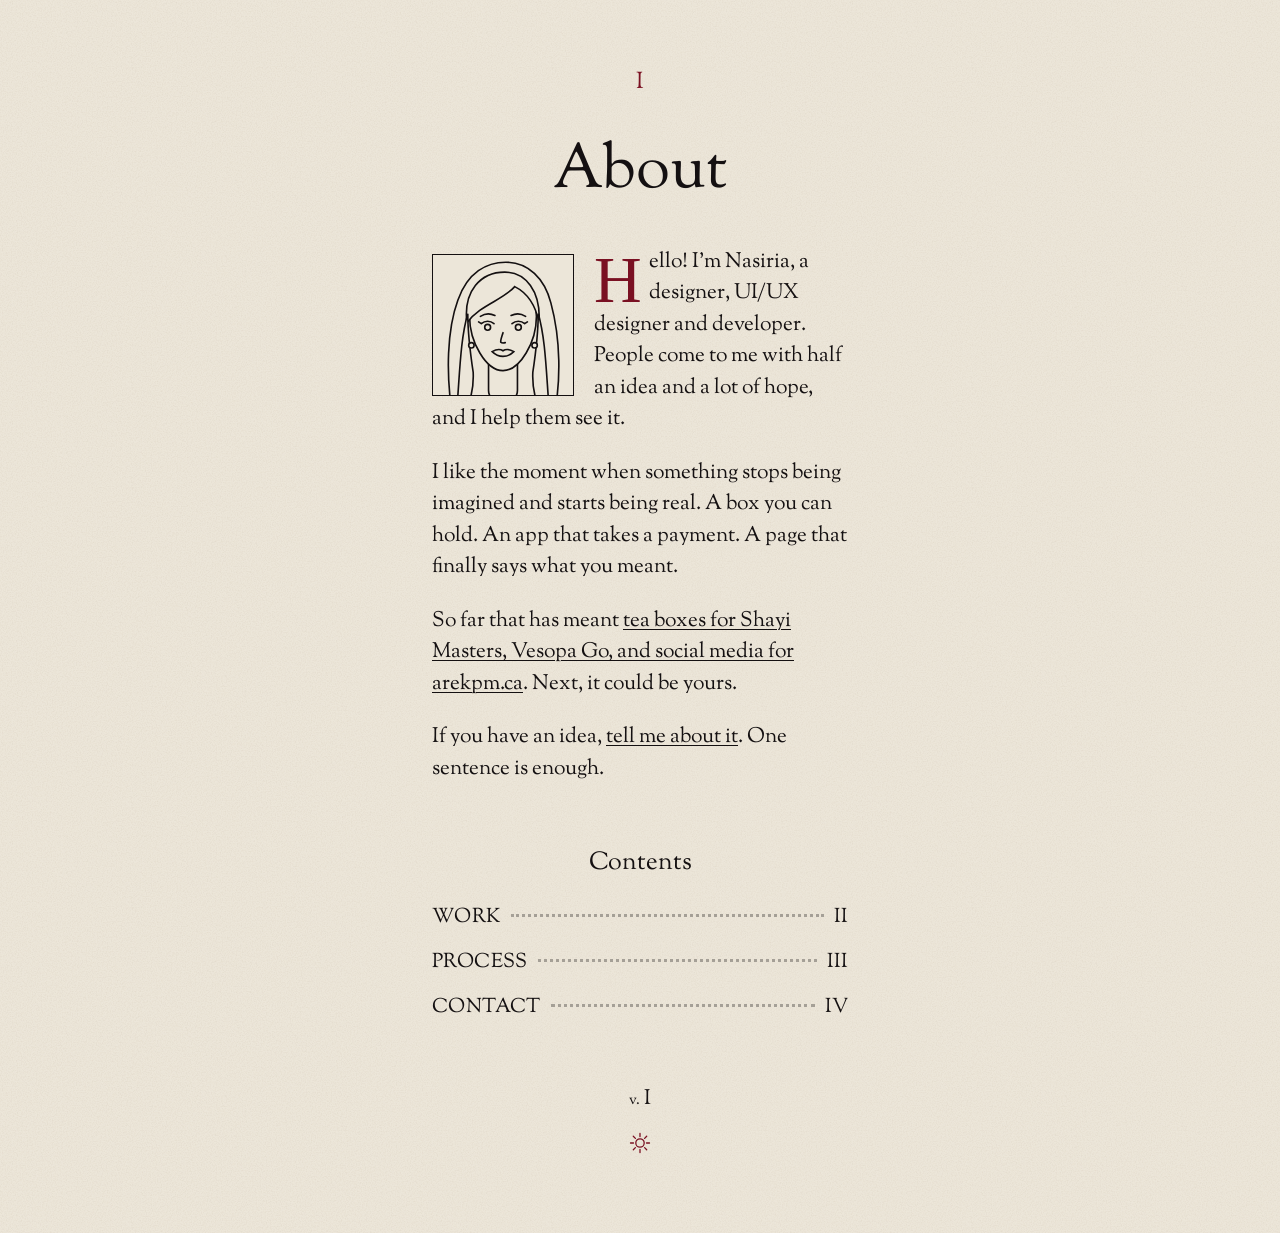
==== about/index.html @ 04410735 "Book version: contents page, one column, black ink on paper, night mode Co-Authored-By: Claude Opus " ====
<!doctype html>
<html lang="en-GB">
<head>
<meta charset="utf-8">
<meta name="viewport" content="width=device-width, initial-scale=1, viewport-fit=cover">
<title>About: Nasiria Haque</title>
<meta name="description" content="Nasiria Haque: designer, UI/UX designer and developer. From imagination to visualisation.">
<link rel="preconnect" href="https://fonts.googleapis.com">
<link rel="preconnect" href="https://fonts.gstatic.com" crossorigin>
<link href="https://fonts.googleapis.com/css2?family=IM+Fell+Double+Pica+SC&family=Sorts+Mill+Goudy:ital@0;1&display=swap" rel="stylesheet">
<link rel="stylesheet" href="../style.css">
<script src="../mode.js"></script>
</head>
<body class="">
<main class="col">
    <p class="num">I</p>
    <h1><a href="../">About</a></h1>
    <div class="prose">
      <figure class="portrait"><svg viewBox="45 40 310 310" aria-hidden="true">
            <rect class="p-bg" width="400" height="480" fill="#7a1022"/>
            <path class="solid" d="M92 420C70 300 78 200 100 140C122 78 164 56 206 56C256 56 292 92 306 146C326 220 332 320 308 420Z" fill="#2c050c"/>
            <path class="solid" d="M58 480c6-70 46-112 104-124h76c58 12 98 54 104 124z" fill="#f5efe4"/>
            <path class="solid" d="M168 270h64v70c0 14-14 30-32 34-18-4-32-20-32-34z" fill="#d9c9bb"/>
            <path class="solid" d="M126 176c0-56 32-92 74-92s74 36 74 92-36 120-74 120-74-64-74-120z" fill="#f5efe4"/>
            <path class="solid" d="M120 190C112 120 150 78 204 78C250 78 284 120 280 190C272 150 254 124 226 110C200 140 150 150 120 190z" fill="#2c050c"/>
            <path class="solid" d="M122 170C104 230 104 320 96 400C120 390 136 350 134 300C128 260 122 220 122 170z" fill="#2c050c"/>
            <path class="solid" d="M278 170C296 230 296 320 304 400C280 390 264 350 266 300C272 260 278 220 278 170z" fill="#2c050c"/>
            <path d="M150 176c9-6 22-7 32-2M218 174c10-5 23-4 32 2" fill="none" stroke="#2c050c" stroke-width="4" stroke-linecap="round"/>
            <path d="M152 192c8-7 20-7 28 0M220 192c8-7 20-7 28 0M152 192l-6-4M248 192l6-4" fill="none" stroke="#2c050c" stroke-width="3.5" stroke-linecap="round"/>
            <circle class="eye" cx="166" cy="200" r="6.5" fill="#2c050c"/><circle class="eye" cx="234" cy="200" r="6.5" fill="#2c050c"/>
            <path d="M200 212c-3 10-6 18-5 21 2 2 7 2 10 1" fill="none" stroke="#2c050c" stroke-width="3" stroke-linecap="round"/>
            <path d="M176 254c10-6 18-6 24-2 6-4 14-4 24 2-14 14-34 14-48 0z" fill="#7a1022"/>
            <circle cx="130" cy="240" r="6" fill="#7a1022"/><circle cx="270" cy="240" r="6" fill="#7a1022"/>
          </svg></figure>
      <p class="first">Hello! I'm Nasiria, a designer, UI/UX designer and developer. People come to me with half an idea and a lot of hope, and I help them see it.</p>
      <p>I like the moment when something stops being imagined and starts being real. A box you can hold. An app that takes a payment. A page that finally says what you meant.</p>
      <p>So far that has meant <a href="../work/">tea boxes for Shayi Masters, Vesopa Go, and social media for arekpm.ca</a>. Next, it could be yours.</p>
      <p>If you have an idea, <a href="../contact/">tell me about it</a>. One sentence is enough.</p>
    </div>
    <nav class="after" aria-label="Contents"><a class="home" href="../">Contents</a>
    <ol class="contents">
      <li><a href="../work/"><span>Work</span><i></i><b>II</b></a></li>
      <li><a href="../process/"><span>Process</span><i></i><b>III</b></a></li>
      <li><a href="../contact/"><span>Contact</span><i></i><b>IV</b></a></li>
    </ol>
    </nav>
    <div class="colophon">
      <p class="version"><small>v.</small> I</p>
      <button class="mode" id="mode" type="button" aria-label="Switch between day and night"><svg viewBox="0 0 24 24" aria-hidden="true"><circle cx="12" cy="12" r="4.2"/><path d="M12 2.5v3M12 18.5v3M2.5 12h3M18.5 12h3M5.3 5.3l2.1 2.1M16.6 16.6l2.1 2.1M18.7 5.3l-2.1 2.1M7.4 16.6l-2.1 2.1"/></svg></button>
    </div>
  </main>
</body>
</html>
---- style.css ----
/* A small printed book: one narrow column, a contents page, ink on paper. */
:root {
  --paper: #ece6d9;
  --ink: #141011;
  --mark: #7a1022;
  --faint: rgba(20, 16, 17, .32);
  --plate: #7a1022;
  --on-plate: #f1eadd;
  --col: 460px;
  /* paper grain, drawn here rather than loaded */
  --grain: url("data:image/svg+xml,%3Csvg xmlns='http://www.w3.org/2000/svg' width='420' height='420'%3E%3Cfilter id='g'%3E%3CfeTurbulence type='fractalNoise' baseFrequency='.8' numOctaves='3' stitchTiles='stitch'/%3E%3CfeColorMatrix values='0 0 0 0 .3 0 0 0 0 .2 0 0 0 0 .12 0 0 0 .55 -.2'/%3E%3C/filter%3E%3Crect width='420' height='420' filter='url(%23g)' opacity='.3'/%3E%3C/svg%3E");
}
html[data-mode="night"] { --paper: #0c0a0a; --ink: #ee4a64; --mark: #ee4a64; --faint: rgba(238, 74, 100, .3); --plate: #2a0710; --on-plate: #ee4a64; }
@media (prefers-color-scheme: dark) {
  html:not([data-mode="day"]) { --paper: #0c0a0a; --ink: #ee4a64; --mark: #ee4a64; --faint: rgba(238, 74, 100, .3); --plate: #2a0710; --on-plate: #ee4a64; }
}
* { box-sizing: border-box; }
html { -webkit-text-size-adjust: 100%; }
body { margin: 0; background: var(--paper) var(--grain); color: var(--ink); font: 21px/1.5 "Sorts Mill Goudy", Georgia, serif; transition: background-color .4s, color .4s; }
a { color: inherit; text-underline-offset: 3px; text-decoration-thickness: 1px; }
a:hover { text-decoration-thickness: 2px; color: var(--mark); }
:focus-visible { outline: 2px solid currentColor; outline-offset: 3px; }
img, video, svg { display: block; }

.col { width: min(100%, var(--col)); margin: 0 auto; padding: 66px 22px 70px; }
.cover { min-height: 100vh; min-height: 100svh; display: flex; flex-direction: column; justify-content: center; padding-top: 48px; padding-bottom: 48px; }

h1, h2, .num, .sub, .contents, .cap b, .version, .home { font-family: "IM Fell Double Pica SC", "Sorts Mill Goudy", serif; font-weight: 400; }
h1 { margin: 0; text-align: center; font-size: 62px; line-height: 1; }
h1 a { text-decoration: none; }
.cover h1 { font-size: clamp(74px, 16vw, 112px); line-height: .92; }
.cover h1 span { display: block; }
.sub { margin: 20px 0 42px; text-align: center; font-size: 25px; }
.num { margin: 0 0 40px; text-align: center; font-size: 23px; color: var(--mark); }

.contents { list-style: none; margin: 0; padding: 0; font-size: 23px; }
.contents a { display: flex; align-items: baseline; gap: 10px; padding: 7px 0; text-decoration: none; }
.contents span { text-transform: uppercase; letter-spacing: .02em; }
.contents i { flex: 1; min-width: 20px; height: 1em; border-bottom: 3px dotted var(--faint); transform: translateY(-5px); transition: border-color .25s; }
.contents a:hover i { border-bottom-color: var(--mark); }
.contents b { font-weight: 400; }

.colophon { display: flex; flex-direction: column; align-items: center; gap: 8px; margin-top: 54px; }
.version { margin: 0; font-size: 21px; }
.version small { font-size: 15px; }
.mode { width: 40px; height: 40px; padding: 8px; border: 0; background: none; color: var(--mark); cursor: pointer; transition: rotate .6s; }
.mode:hover { rotate: 45deg; }
.mode svg { width: 100%; height: 100%; fill: none; stroke: currentColor; stroke-width: 1.3; stroke-linecap: round; }

.prose { margin-top: 44px; }
.prose p { margin: 0 0 1.05em; }
.first::first-letter { color: var(--mark); float: left; font-family: "IM Fell Double Pica SC", serif; font-size: 66px; line-height: .86; padding: 5px 7px 0 0; }
.portrait { float: left; width: 142px; margin: 7px 20px 8px 0; border: 1px solid var(--ink); }
.portrait svg { width: 100%; height: auto; background: var(--paper); }
.portrait svg * { fill: var(--paper) !important; stroke: var(--ink) !important; stroke-width: 3.6 !important; stroke-linecap: round; }
.portrait svg .p-bg { stroke: none !important; }

.work { list-style: none; margin: 44px 0 0; padding: 0; }
.work li { margin-bottom: 46px; }
.frame { display: block; aspect-ratio: 1.64; overflow: hidden; border: 1px solid var(--ink); }
.frame img, .frame video { width: 100%; height: 100%; object-fit: cover; }
.cap { display: flex; justify-content: space-between; align-items: baseline; gap: 14px; margin: 8px 0 0; font-size: 19px; }
.cap b { font-size: 21px; text-transform: uppercase; }
.cap .two a { margin-left: 12px; }
.note { margin: 2px 0 0; font-size: 18px; line-height: 1.35; opacity: .85; }
.plate { display: grid; place-items: center; background: var(--plate); color: var(--on-plate); font: 46px/1 "IM Fell Double Pica SC", serif; }

.chapters { list-style: none; margin: 12px 0 0; padding: 0; counter-reset: c; }
.chapters li { counter-increment: c; padding: 18px 0; border-top: 1px dotted var(--faint); }
.chapters h2 { margin: 0; font-size: 30px; line-height: 1.1; }
.chapters h2::before { content: counter(c, upper-roman) ". "; color: var(--mark); }
.chapters p { margin: 4px 0 0; }
.plain { margin-top: 8px; }

.after { margin-top: 60px; }
.home { display: block; margin-bottom: 12px; text-align: center; font-size: 25px; text-decoration: none; }
.after .contents { font-size: 20px; }

@media (max-width: 480px) {
  body { font-size: 19.5px; }
  .contents { font-size: 21px; }
  .portrait { width: 118px; margin-right: 15px; }
}
@media (prefers-reduced-motion: reduce) {
  * { transition: none !important; }
}
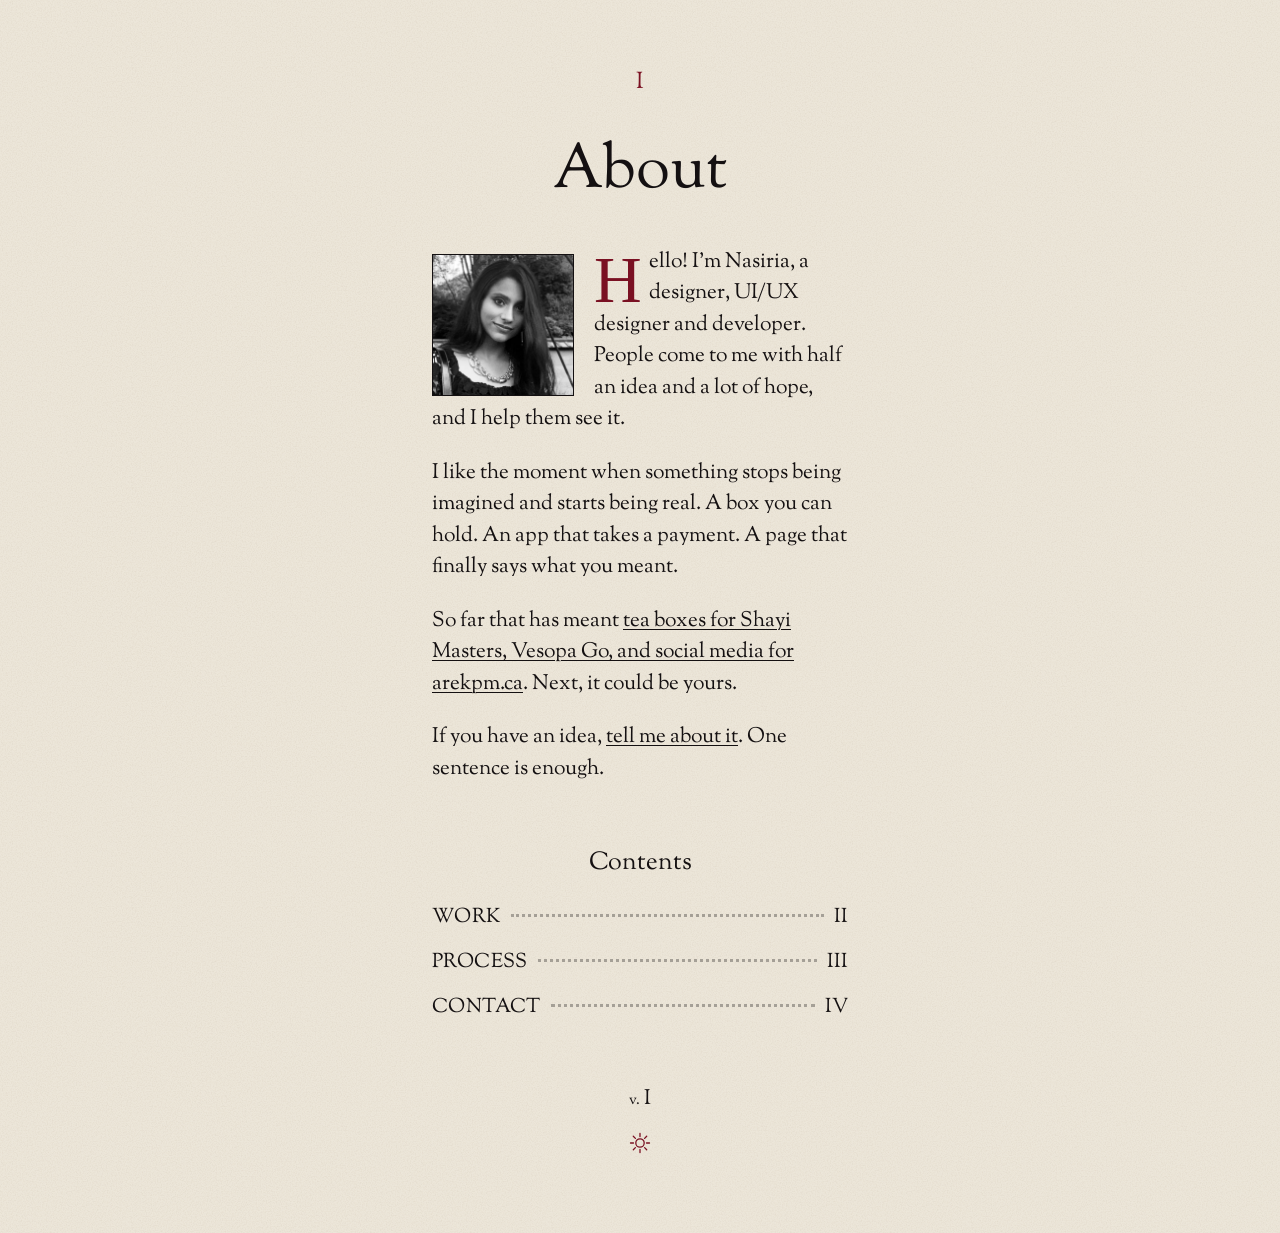
==== commit ed6c20bb: "About: black-and-white photo of Nasiria Co-Authored-By: Claude Opus 5.5 <noreply@anthropic.com>" ====
--- a/about/index.html
+++ b/about/index.html
@@ -16,22 +16,7 @@
     <p class="num">I</p>
     <h1><a href="../">About</a></h1>
     <div class="prose">
-      <figure class="portrait"><svg viewBox="45 40 310 310" aria-hidden="true">
-            <rect class="p-bg" width="400" height="480" fill="#7a1022"/>
-            <path class="solid" d="M92 420C70 300 78 200 100 140C122 78 164 56 206 56C256 56 292 92 306 146C326 220 332 320 308 420Z" fill="#2c050c"/>
-            <path class="solid" d="M58 480c6-70 46-112 104-124h76c58 12 98 54 104 124z" fill="#f5efe4"/>
-            <path class="solid" d="M168 270h64v70c0 14-14 30-32 34-18-4-32-20-32-34z" fill="#d9c9bb"/>
-            <path class="solid" d="M126 176c0-56 32-92 74-92s74 36 74 92-36 120-74 120-74-64-74-120z" fill="#f5efe4"/>
-            <path class="solid" d="M120 190C112 120 150 78 204 78C250 78 284 120 280 190C272 150 254 124 226 110C200 140 150 150 120 190z" fill="#2c050c"/>
-            <path class="solid" d="M122 170C104 230 104 320 96 400C120 390 136 350 134 300C128 260 122 220 122 170z" fill="#2c050c"/>
-            <path class="solid" d="M278 170C296 230 296 320 304 400C280 390 264 350 266 300C272 260 278 220 278 170z" fill="#2c050c"/>
-            <path d="M150 176c9-6 22-7 32-2M218 174c10-5 23-4 32 2" fill="none" stroke="#2c050c" stroke-width="4" stroke-linecap="round"/>
-            <path d="M152 192c8-7 20-7 28 0M220 192c8-7 20-7 28 0M152 192l-6-4M248 192l6-4" fill="none" stroke="#2c050c" stroke-width="3.5" stroke-linecap="round"/>
-            <circle class="eye" cx="166" cy="200" r="6.5" fill="#2c050c"/><circle class="eye" cx="234" cy="200" r="6.5" fill="#2c050c"/>
-            <path d="M200 212c-3 10-6 18-5 21 2 2 7 2 10 1" fill="none" stroke="#2c050c" stroke-width="3" stroke-linecap="round"/>
-            <path d="M176 254c10-6 18-6 24-2 6-4 14-4 24 2-14 14-34 14-48 0z" fill="#7a1022"/>
-            <circle cx="130" cy="240" r="6" fill="#7a1022"/><circle cx="270" cy="240" r="6" fill="#7a1022"/>
-          </svg></figure>
+      <figure class="portrait"><img src="../img/nasiria.webp" alt="Nasiria Haque" width="284" height="284"></figure>
       <p class="first">Hello! I'm Nasiria, a designer, UI/UX designer and developer. People come to me with half an idea and a lot of hope, and I help them see it.</p>
       <p>I like the moment when something stops being imagined and starts being real. A box you can hold. An app that takes a payment. A page that finally says what you meant.</p>
       <p>So far that has meant <a href="../work/">tea boxes for Shayi Masters, Vesopa Go, and social media for arekpm.ca</a>. Next, it could be yours.</p>
--- a/style.css
+++ b/style.css
@@ -51,9 +51,7 @@
 .prose p { margin: 0 0 1.05em; }
 .first::first-letter { color: var(--mark); float: left; font-family: "IM Fell Double Pica SC", serif; font-size: 66px; line-height: .86; padding: 5px 7px 0 0; }
 .portrait { float: left; width: 142px; margin: 7px 20px 8px 0; border: 1px solid var(--ink); }
-.portrait svg { width: 100%; height: auto; background: var(--paper); }
-.portrait svg * { fill: var(--paper) !important; stroke: var(--ink) !important; stroke-width: 3.6 !important; stroke-linecap: round; }
-.portrait svg .p-bg { stroke: none !important; }
+.portrait img { width: 100%; height: auto; }
 
 .work { list-style: none; margin: 44px 0 0; padding: 0; }
 .work li { margin-bottom: 46px; }
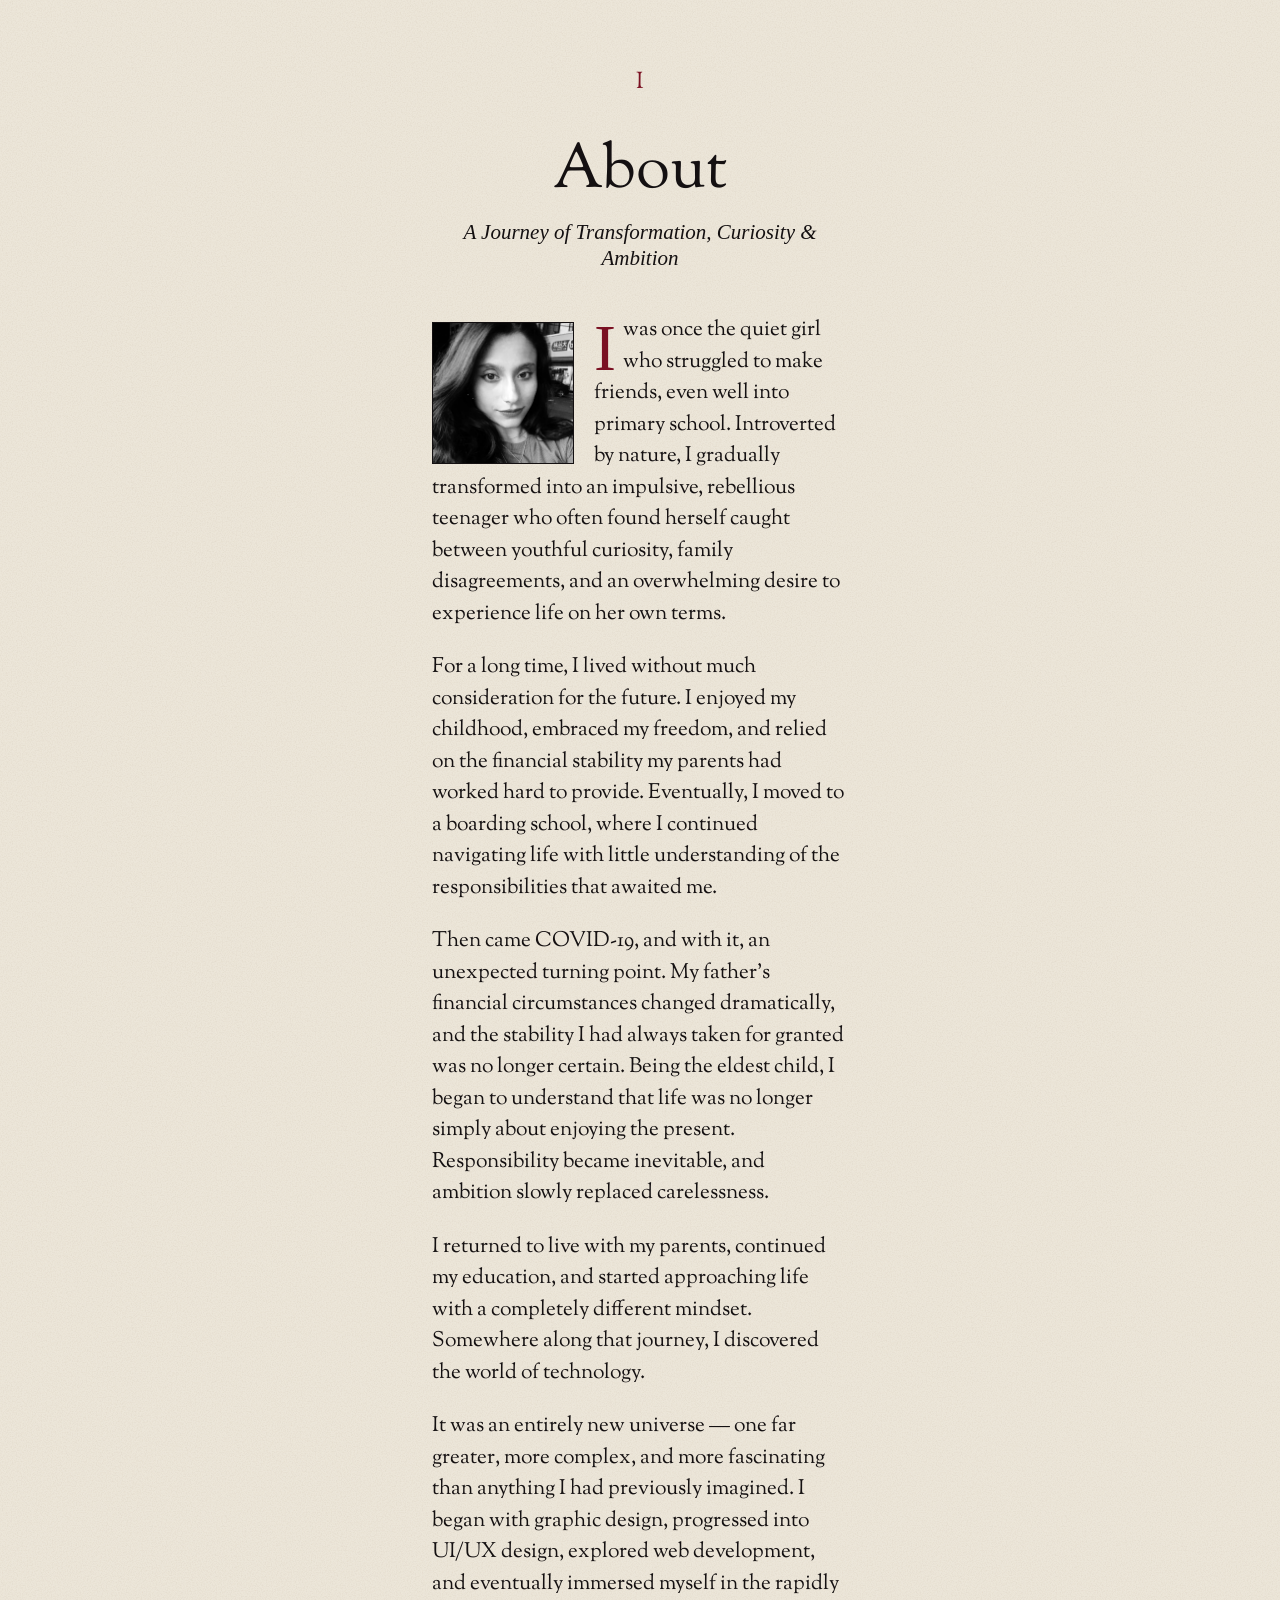
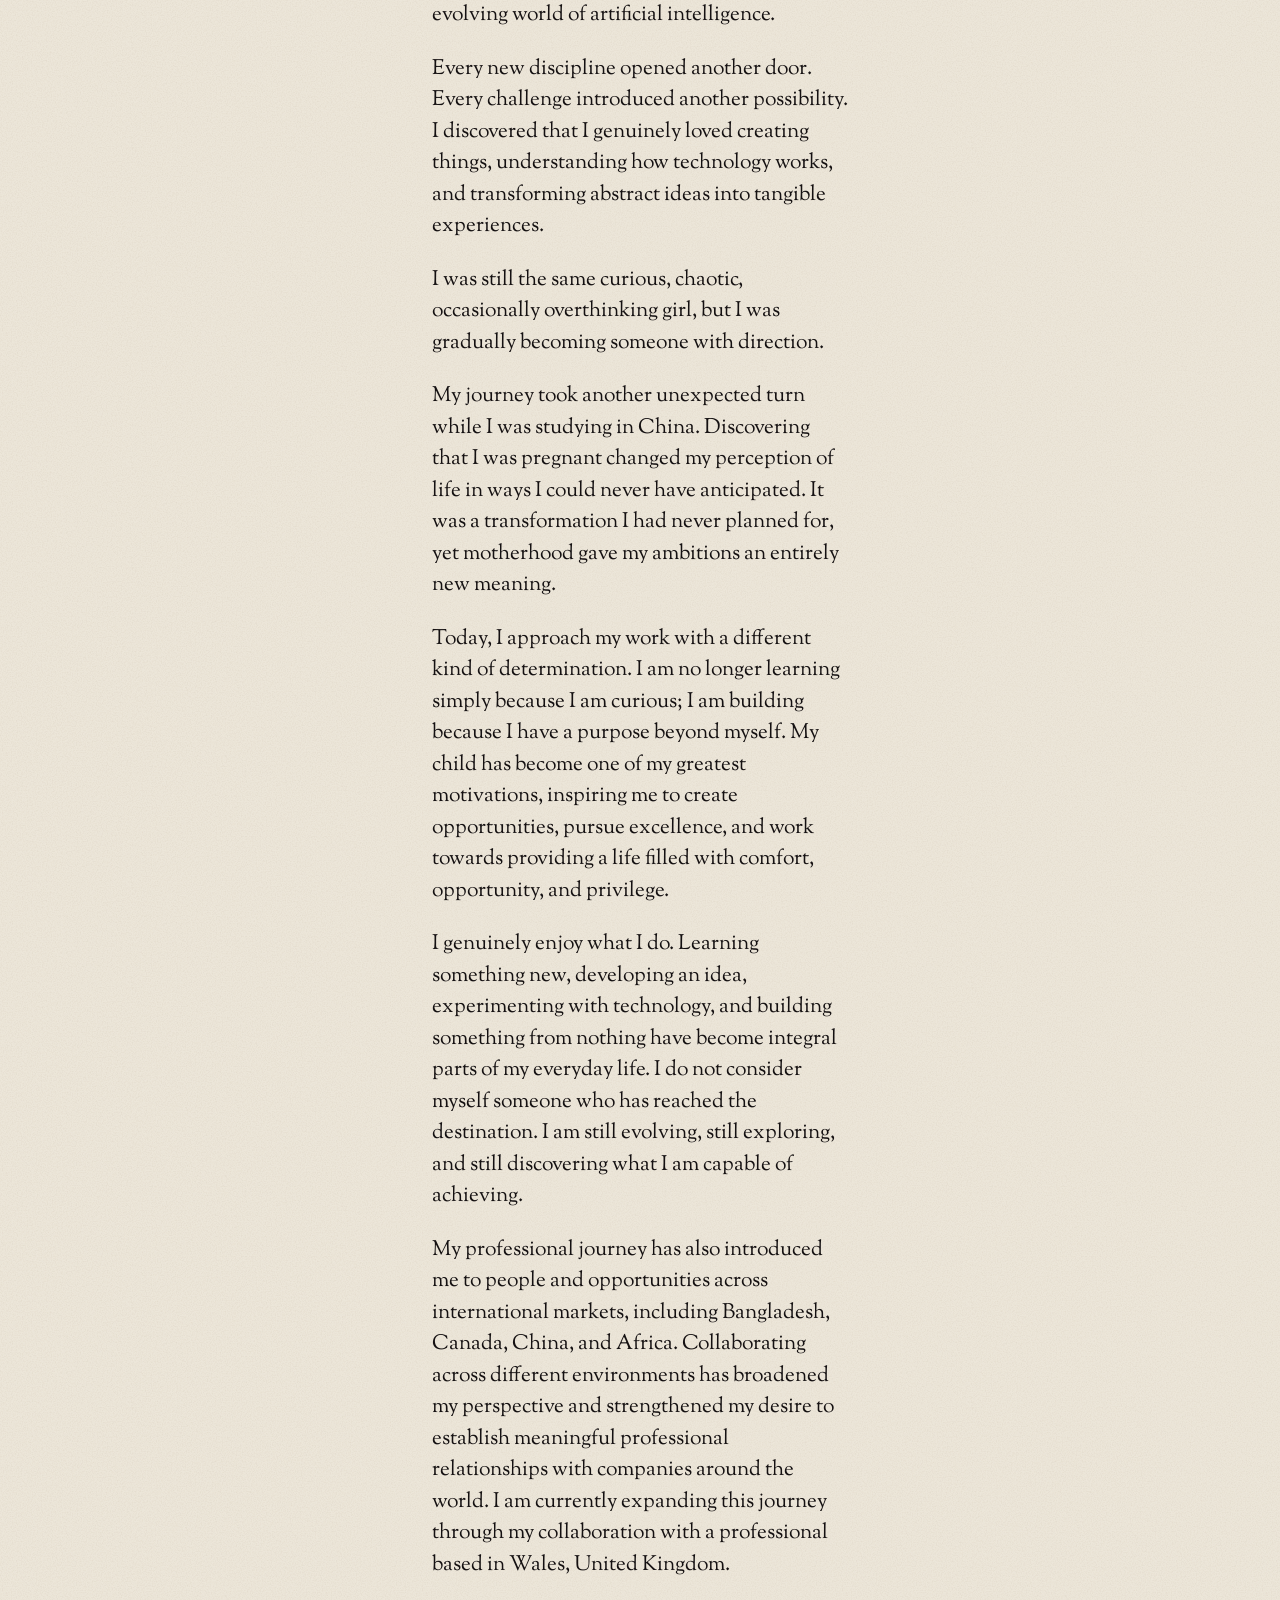
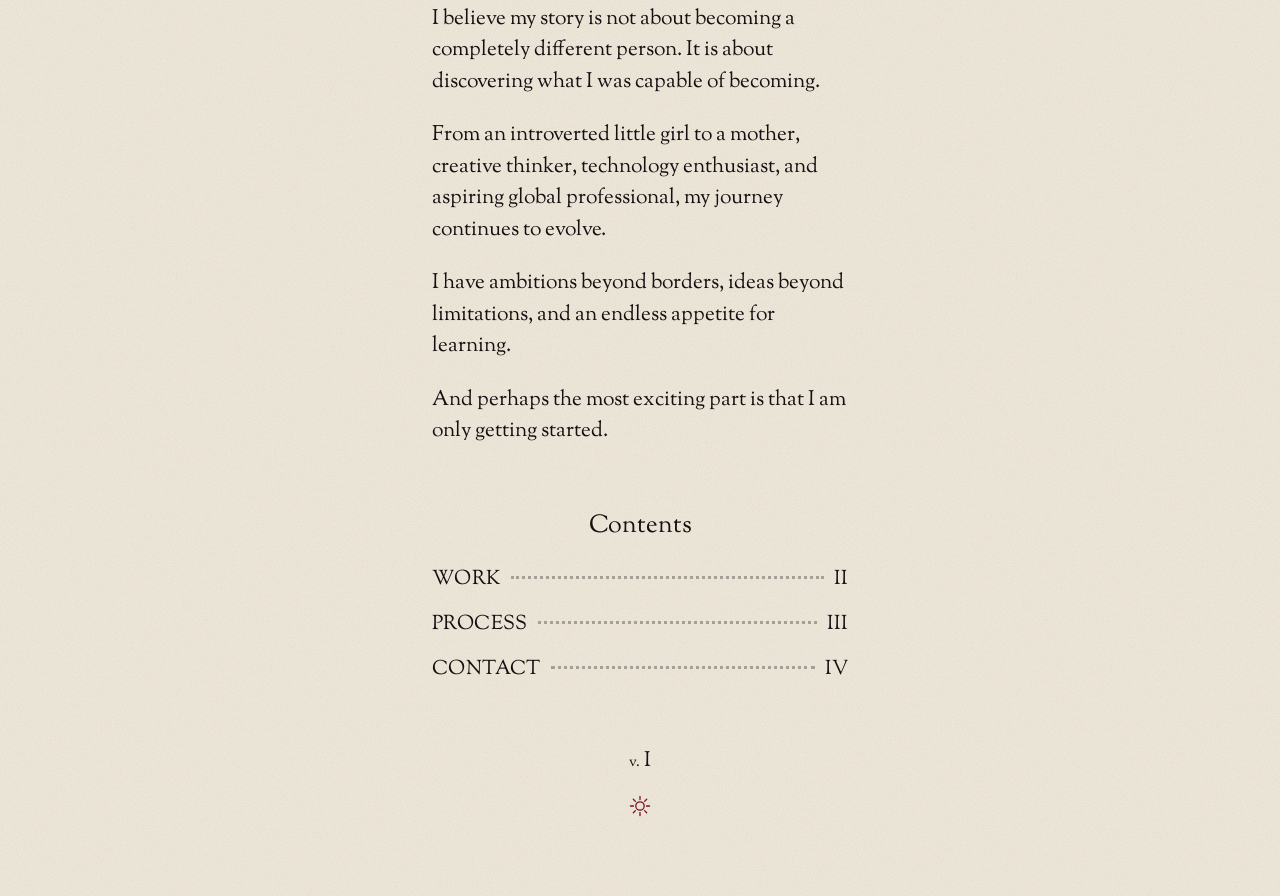
==== commit e7144bba: "About: Nasiria's own story Co-Authored-By: Claude Opus 5.5 <noreply@anthropic.com>" ====
--- a/about/index.html
+++ b/about/index.html
@@ -15,12 +15,24 @@
 <main class="col">
     <p class="num">I</p>
     <h1><a href="../">About</a></h1>
+    <p class="tagline">A Journey of Transformation, Curiosity &amp; Ambition</p>
     <div class="prose">
       <figure class="portrait"><img src="../img/nasiria.webp" alt="Nasiria Haque" width="284" height="284"></figure>
-      <p class="first">Hello! I'm Nasiria, a designer, UI/UX designer and developer. People come to me with half an idea and a lot of hope, and I help them see it.</p>
-      <p>I like the moment when something stops being imagined and starts being real. A box you can hold. An app that takes a payment. A page that finally says what you meant.</p>
-      <p>So far that has meant <a href="../work/">tea boxes for Shayi Masters, Vesopa Go, and social media for arekpm.ca</a>. Next, it could be yours.</p>
-      <p>If you have an idea, <a href="../contact/">tell me about it</a>. One sentence is enough.</p>
+      <p class="first">I was once the quiet girl who struggled to make friends, even well into primary school. Introverted by nature, I gradually transformed into an impulsive, rebellious teenager who often found herself caught between youthful curiosity, family disagreements, and an overwhelming desire to experience life on her own terms.</p>
+      <p>For a long time, I lived without much consideration for the future. I enjoyed my childhood, embraced my freedom, and relied on the financial stability my parents had worked hard to provide. Eventually, I moved to a boarding school, where I continued navigating life with little understanding of the responsibilities that awaited me.</p>
+      <p>Then came COVID-19, and with it, an unexpected turning point. My father's financial circumstances changed dramatically, and the stability I had always taken for granted was no longer certain. Being the eldest child, I began to understand that life was no longer simply about enjoying the present. Responsibility became inevitable, and ambition slowly replaced carelessness.</p>
+      <p>I returned to live with my parents, continued my education, and started approaching life with a completely different mindset. Somewhere along that journey, I discovered the world of technology.</p>
+      <p>It was an entirely new universe — one far greater, more complex, and more fascinating than anything I had previously imagined. I began with graphic design, progressed into UI/UX design, explored web development, and eventually immersed myself in the rapidly evolving world of artificial intelligence.</p>
+      <p>Every new discipline opened another door. Every challenge introduced another possibility. I discovered that I genuinely loved creating things, understanding how technology works, and transforming abstract ideas into tangible experiences.</p>
+      <p>I was still the same curious, chaotic, occasionally overthinking girl, but I was gradually becoming someone with direction.</p>
+      <p>My journey took another unexpected turn while I was studying in China. Discovering that I was pregnant changed my perception of life in ways I could never have anticipated. It was a transformation I had never planned for, yet motherhood gave my ambitions an entirely new meaning.</p>
+      <p>Today, I approach my work with a different kind of determination. I am no longer learning simply because I am curious; I am building because I have a purpose beyond myself. My child has become one of my greatest motivations, inspiring me to create opportunities, pursue excellence, and work towards providing a life filled with comfort, opportunity, and privilege.</p>
+      <p>I genuinely enjoy what I do. Learning something new, developing an idea, experimenting with technology, and building something from nothing have become integral parts of my everyday life. I do not consider myself someone who has reached the destination. I am still evolving, still exploring, and still discovering what I am capable of achieving.</p>
+      <p>My professional journey has also introduced me to people and opportunities across international markets, including Bangladesh, Canada, China, and Africa. Collaborating across different environments has broadened my perspective and strengthened my desire to establish meaningful professional relationships with companies around the world. I am currently expanding this journey through my collaboration with a professional based in Wales, United Kingdom.</p>
+      <p>I believe my story is not about becoming a completely different person. It is about discovering what I was capable of becoming.</p>
+      <p>From an introverted little girl to a mother, creative thinker, technology enthusiast, and aspiring global professional, my journey continues to evolve.</p>
+      <p>I have ambitions beyond borders, ideas beyond limitations, and an endless appetite for learning.</p>
+      <p>And perhaps the most exciting part is that I am only getting started.</p>
     </div>
     <nav class="after" aria-label="Contents"><a class="home" href="../">Contents</a>
     <ol class="contents">
--- a/style.css
+++ b/style.css
@@ -33,6 +33,7 @@
 .sub { margin: 20px 0 42px; text-align: center; font-size: 25px; }
 .num { margin: 0 0 40px; text-align: center; font-size: 23px; color: var(--mark); }
 
+.tagline { margin: 16px 0 0; text-align: center; font-style: italic; line-height: 1.25; }
 .contents { list-style: none; margin: 0; padding: 0; font-size: 23px; }
 .contents a { display: flex; align-items: baseline; gap: 10px; padding: 7px 0; text-decoration: none; }
 .contents span { text-transform: uppercase; letter-spacing: .02em; }
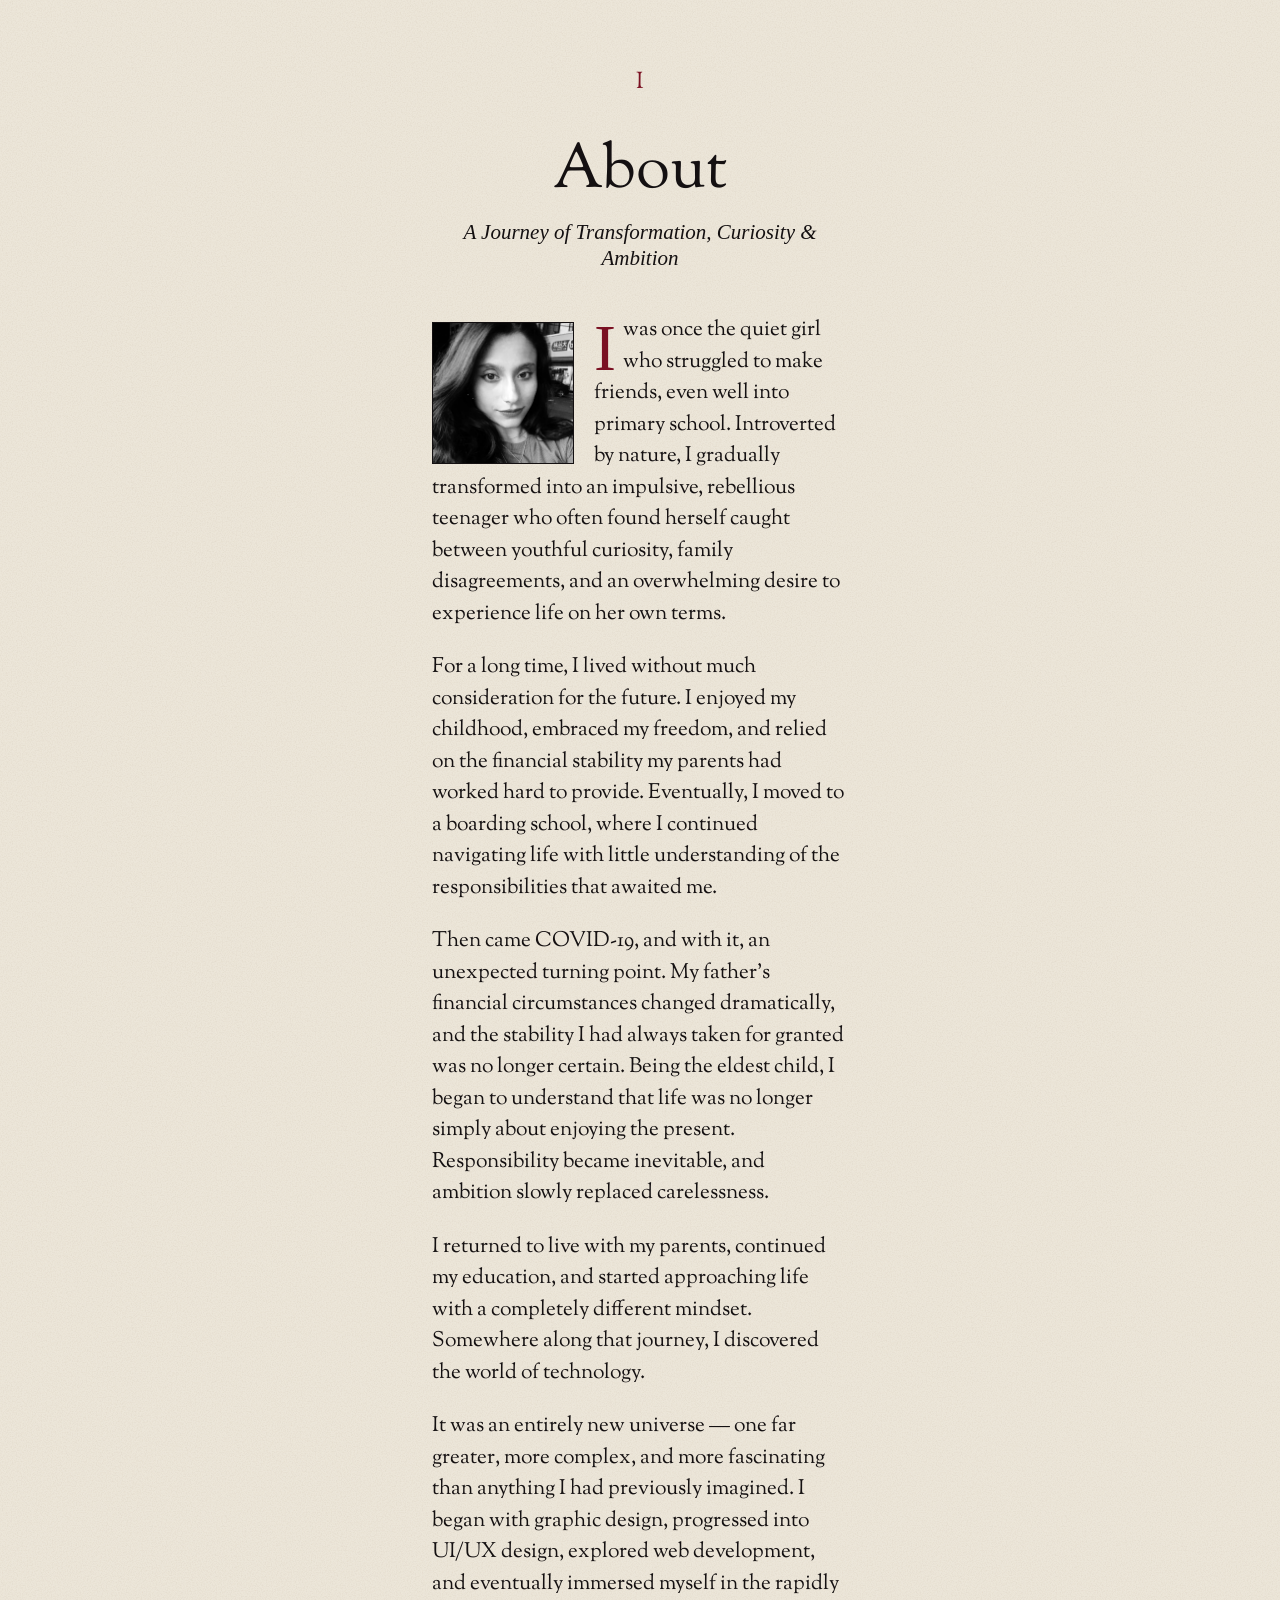
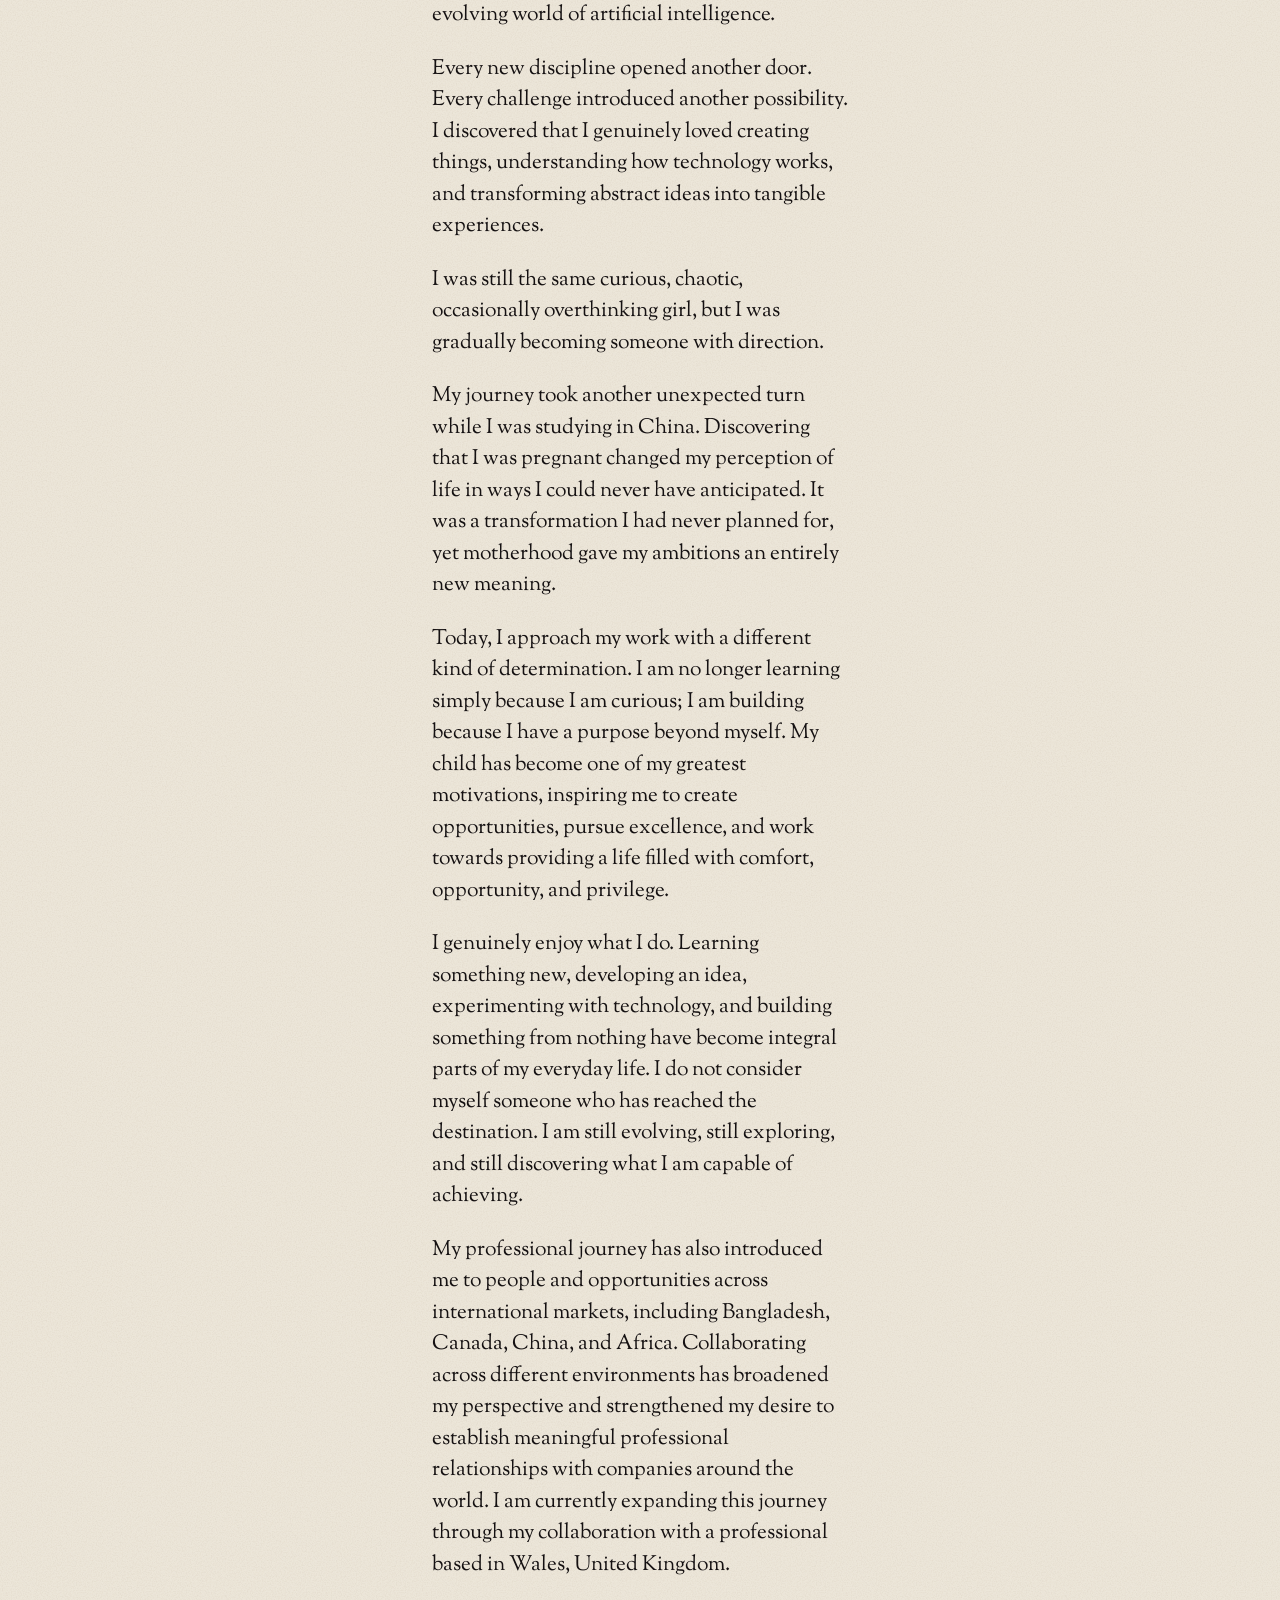
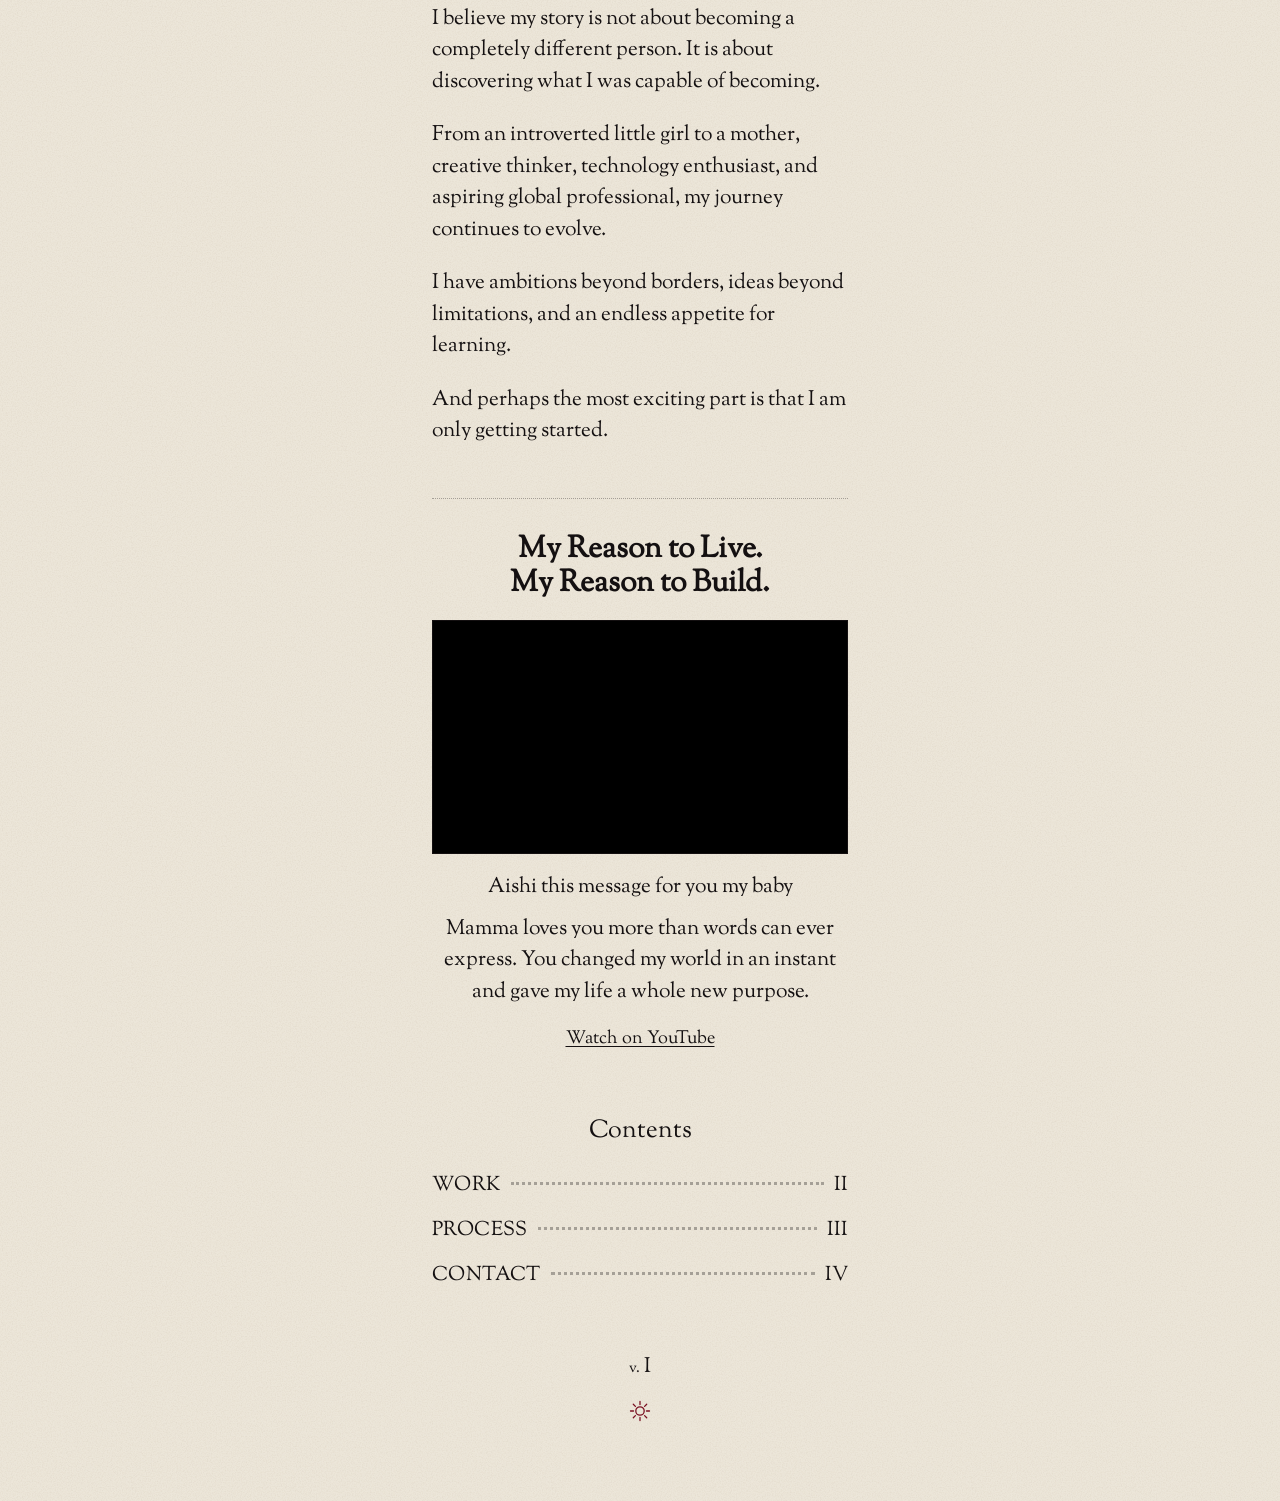
==== commit 7b880b8e: "About: a video message for Aishi Co-Authored-By: Claude Opus 5.5 <noreply@anthropic.com>" ====
--- a/about/index.html
+++ b/about/index.html
@@ -33,6 +33,14 @@
       <p>From an introverted little girl to a mother, creative thinker, technology enthusiast, and aspiring global professional, my journey continues to evolve.</p>
       <p>I have ambitions beyond borders, ideas beyond limitations, and an endless appetite for learning.</p>
       <p>And perhaps the most exciting part is that I am only getting started.</p>
+
+      <section class="reason">
+        <h2>My Reason to Live.<br>My Reason to Build.</h2>
+        <div class="film"><iframe src="https://www.youtube-nocookie.com/embed/CMpZy2HSE0U?rel=0" title="My Reason to Live. My Reason to Build." loading="lazy" allow="encrypted-media; picture-in-picture; fullscreen" allowfullscreen referrerpolicy="strict-origin-when-cross-origin"></iframe></div>
+        <p>Aishi this message for you my baby</p>
+        <p>Mamma loves you more than words can ever express. You changed my world in an instant and gave my life a whole new purpose.</p>
+        <p class="watch"><a href="https://youtu.be/CMpZy2HSE0U" rel="noopener">Watch on YouTube</a></p>
+      </section>
     </div>
     <nav class="after" aria-label="Contents"><a class="home" href="../">Contents</a>
     <ol class="contents">
--- a/style.css
+++ b/style.css
@@ -54,6 +54,12 @@
 .portrait { float: left; width: 142px; margin: 7px 20px 8px 0; border: 1px solid var(--ink); }
 .portrait img { width: 100%; height: auto; }
 
+.reason { clear: both; margin-top: 2.4em; padding-top: 1.6em; border-top: 1px dotted var(--faint); text-align: center; }
+.reason h2 { margin: 0 0 18px; font-size: 30px; line-height: 1.15; font-weight: 700; }
+.film { aspect-ratio: 16 / 9; margin-bottom: 18px; border: 1px solid var(--ink); background: #000; }
+.film iframe { display: block; width: 100%; height: 100%; border: 0; }
+.reason p { margin: 0 0 .5em; }
+.reason .watch { margin-top: 1em; font-size: 18px; }
 .work { list-style: none; margin: 44px 0 0; padding: 0; }
 .work li { margin-bottom: 46px; }
 .frame { display: block; aspect-ratio: 1.64; overflow: hidden; border: 1px solid var(--ink); }
@@ -62,7 +68,15 @@
 .cap b { font-size: 21px; text-transform: uppercase; }
 .cap .two a { margin-left: 12px; }
 .note { margin: 2px 0 0; font-size: 18px; line-height: 1.35; opacity: .85; }
-.plate { display: grid; place-items: center; background: var(--plate); color: var(--on-plate); font: 46px/1 "IM Fell Double Pica SC", serif; }
+.plate-art { width: 100%; height: 100%; }
+.plate-art * { fill: none; stroke: var(--ink); stroke-width: 1.2; }
+.plate-art pattern path { stroke-width: .9; }
+.plate-art .thin { stroke-width: .7; }
+.plate-art .dot { fill: var(--ink); stroke: none; }
+.plate-art rect[fill] { fill: var(--pat); stroke: none; }
+.plate-art text { stroke: none; fill: var(--mark); text-anchor: middle; font-family: "IM Fell Double Pica SC", serif; }
+.plate-art .pname { font-size: 44px; }
+.plate-art .pcap { font-size: 19px; fill: var(--ink); }
 
 .chapters { list-style: none; margin: 12px 0 0; padding: 0; counter-reset: c; }
 .chapters li { counter-increment: c; padding: 18px 0; border-top: 1px dotted var(--faint); }
